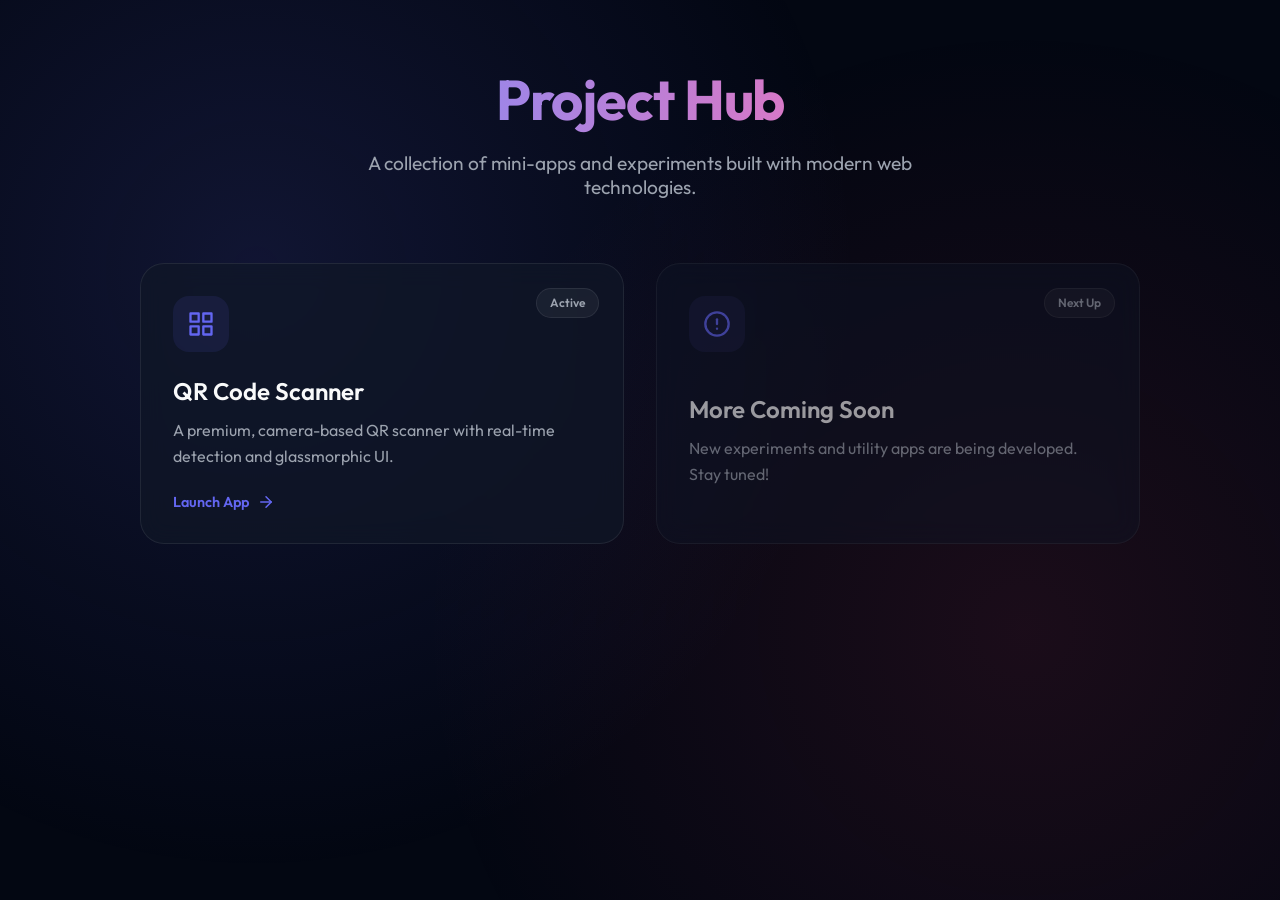
==== html/index.html @ 03548f21 "feat: initialize project hub dashboard and add premium glassmorphic QR code scanner app" ====
<!DOCTYPE html>
<html lang="en">
<head>
    <meta charset="UTF-8">
    <meta name="viewport" content="width=device-width, initial-scale=1.0">
    <title>Project Hub | jvgemert</title>
    <link rel="preconnect" href="https://fonts.googleapis.com">
    <link rel="preconnect" href="https://fonts.gstatic.com" crossorigin>
    <link href="https://fonts.googleapis.com/css2?family=Outfit:wght@300;400;600;700&display=swap" rel="stylesheet">
    <link rel="stylesheet" href="style.css">

</head>
<body>
    <div class="bg-gradient"></div>

    <header>
        <h1>Project Hub</h1>
        <p>A collection of mini-apps and experiments built with modern web technologies.</p>
    </header>

    <div class="grid">
        <!-- QR Code Scanner -->
        <a href="qr-code/index.html" class="card">
            <div class="badge">Active</div>
            <div class="card-icon">
                <svg width="28" height="28" viewBox="0 0 24 24" fill="none" stroke="currentColor" stroke-width="2" stroke-linecap="round" stroke-linejoin="round">
                    <rect x="3" y="3" width="7" height="7"></rect>
                    <rect x="14" y="3" width="7" height="7"></rect>
                    <rect x="14" y="14" width="7" height="7"></rect>
                    <rect x="3" y="14" width="7" height="7"></rect>
                </svg>
            </div>
            <div>
                <h2>QR Code Scanner</h2>
                <p>A premium, camera-based QR scanner with real-time detection and glassmorphic UI.</p>
            </div>
            <div class="card-footer">
                Launch App
                <svg width="18" height="18" viewBox="0 0 24 24" fill="none" stroke="currentColor" stroke-width="2" stroke-linecap="round" stroke-linejoin="round">
                    <line x1="5" y1="12" x2="19" y2="12"></line>
                    <polyline points="12 5 19 12 12 19"></polyline>
                </svg>
            </div>
        </a>

        <!-- Coming Soon -->
        <div class="card card-disabled">
            <div class="badge">Next Up</div>
            <div class="card-icon">
                <svg width="28" height="28" viewBox="0 0 24 24" fill="none" stroke="currentColor" stroke-width="2" stroke-linecap="round" stroke-linejoin="round">
                    <circle cx="12" cy="12" r="10"></circle>
                    <line x1="12" y1="8" x2="12" y2="12"></line>
                    <line x1="12" y1="16" x2="12.01" y2="16"></line>
                </svg>
            </div>
            <div>
                <h2>More Coming Soon</h2>
                <p>New experiments and utility apps are being developed. Stay tuned!</p>
            </div>
        </div>
    </div>
</body>
</html>
---- html/style.css ----
:root {
    --bg: #030712;
    --card-bg: rgba(17, 24, 39, 0.7);
    --primary: #6366f1;
    --accent: #f43f5e;
    --text-main: #f9fafb;
    --text-muted: #9ca3af;
    --glass-border: rgba(255, 255, 255, 0.08);
}

* {
    margin: 0;
    padding: 0;
    box-sizing: border-box;
}

body {
    font-family: 'Outfit', sans-serif;
    background-color: var(--bg);
    color: var(--text-main);
    min-height: 100vh;
    display: flex;
    flex-direction: column;
    align-items: center;
    overflow-x: hidden;
    padding: 4rem 2rem;
}

/* Animated Background */
.bg-gradient {
    position: fixed;
    top: 0;
    left: 0;
    width: 100%;
    height: 100%;
    z-index: -1;
    background: 
        radial-gradient(circle at 20% 30%, rgba(99, 102, 241, 0.15) 0%, transparent 50%),
        radial-gradient(circle at 80% 70%, rgba(244, 63, 94, 0.1) 0%, transparent 50%);
}

header {
    text-align: center;
    margin-bottom: 4rem;
    max-width: 600px;
}

header h1 {
    font-size: 3.5rem;
    font-weight: 700;
    letter-spacing: -0.02em;
    margin-bottom: 1rem;
    background: linear-gradient(to right, #818cf8, #f472b6);
    -webkit-background-clip: text;
    -webkit-text-fill-color: transparent;
}

header p {
    font-size: 1.2rem;
    color: var(--text-muted);
}

.grid {
    display: grid;
    grid-template-columns: repeat(auto-fit, minmax(300px, 1fr));
    gap: 2rem;
    width: 100%;
    max-width: 1000px;
}

.card {
    background: var(--card-bg);
    backdrop-filter: blur(12px);
    border: 1px solid var(--glass-border);
    border-radius: 24px;
    padding: 2rem;
    text-decoration: none;
    color: inherit;
    transition: all 0.4s cubic-bezier(0.4, 0, 0.2, 1);
    position: relative;
    overflow: hidden;
    display: flex;
    flex-direction: column;
    justify-content: space-between;
}

.card:hover {
    transform: translateY(-10px);
    border-color: rgba(99, 102, 241, 0.4);
    box-shadow: 0 20px 40px rgba(0, 0, 0, 0.4);
}

.card::before {
    content: '';
    position: absolute;
    top: 0;
    left: 0;
    width: 100%;
    height: 100%;
    background: linear-gradient(45deg, transparent, rgba(99, 102, 241, 0.05), transparent);
    transform: translateX(-100%);
    transition: transform 0.6s;
}

.card:hover::before {
    transform: translateX(100%);
}

.card-icon {
    width: 56px;
    height: 56px;
    background: rgba(99, 102, 241, 0.1);
    border-radius: 16px;
    display: flex;
    align-items: center;
    justify-content: center;
    margin-bottom: 1.5rem;
    color: var(--primary);
}

.card h2 {
    font-size: 1.5rem;
    font-weight: 600;
    margin-bottom: 0.75rem;
}

.card p {
    color: var(--text-muted);
    font-size: 1rem;
    line-height: 1.6;
    margin-bottom: 1.5rem;
}

.card-footer {
    display: flex;
    align-items: center;
    font-weight: 600;
    color: var(--primary);
    font-size: 0.9rem;
    gap: 0.5rem;
}

.card-footer svg {
    transition: transform 0.3s;
}

.card:hover .card-footer svg {
    transform: translateX(5px);
}

/* Coming Soon Card */
.card-disabled {
    opacity: 0.6;
    cursor: default;
}

.card-disabled:hover {
    transform: none;
    border-color: var(--glass-border);
}

.badge {
    position: absolute;
    top: 1.5rem;
    right: 1.5rem;
    padding: 0.4rem 0.8rem;
    background: rgba(255, 255, 255, 0.05);
    border-radius: 100px;
    font-size: 0.75rem;
    font-weight: 600;
    color: var(--text-muted);
    border: 1px solid var(--glass-border);
}

@media (max-width: 640px) {
    header h1 {
        font-size: 2.5rem;
    }
    body {
        padding: 2rem 1rem;
    }
}
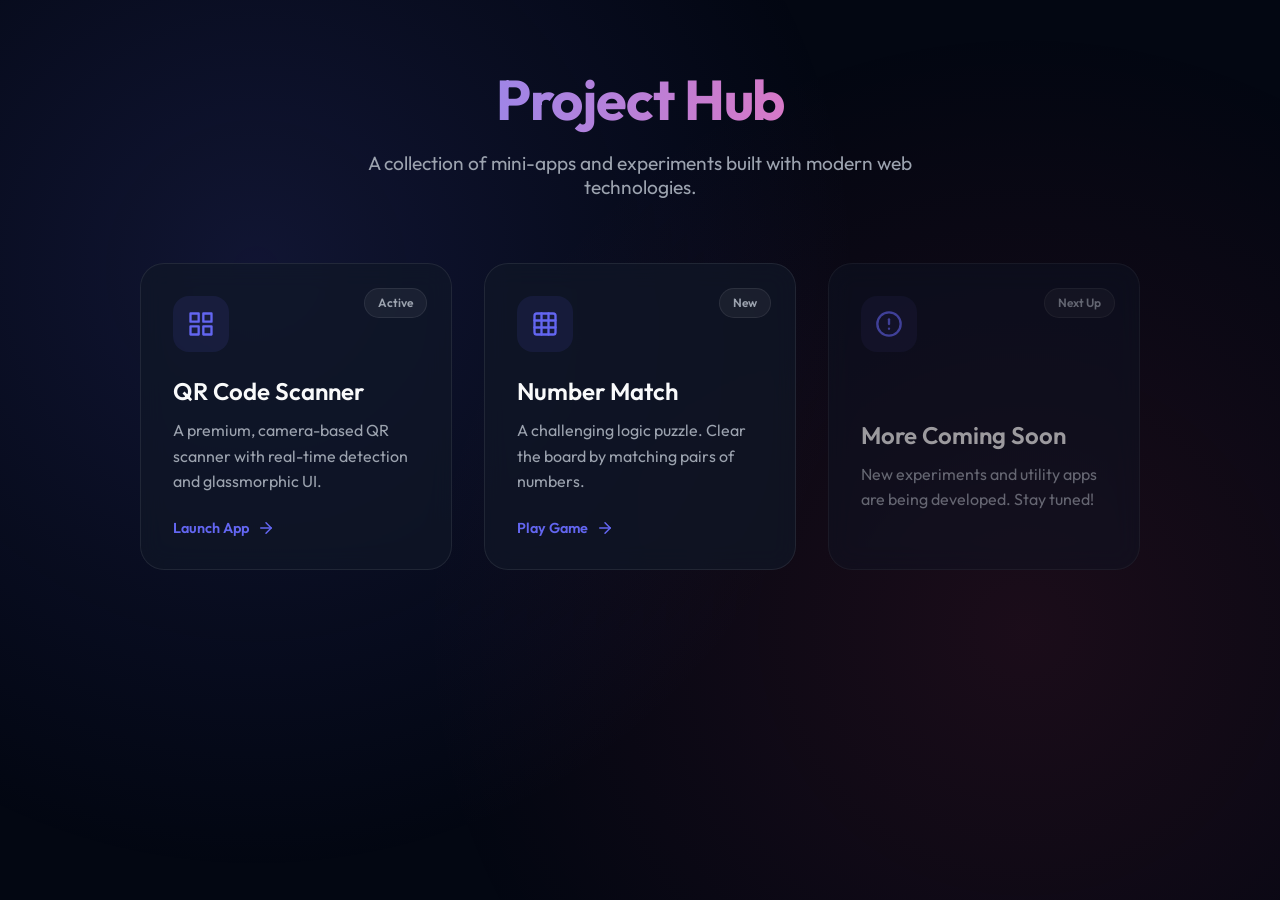
==== commit a8e649e1: "feat: implement number match game with interactive grid and glassmorphic UI" ====
--- a/html/index.html
+++ b/html/index.html
@@ -43,6 +43,31 @@
             </div>
         </a>
 
+        <!-- Number Match Game -->
+        <a href="number-match/index.html" class="card">
+            <div class="badge">New</div>
+            <div class="card-icon">
+                <svg width="28" height="28" viewBox="0 0 24 24" fill="none" stroke="currentColor" stroke-width="2" stroke-linecap="round" stroke-linejoin="round">
+                    <rect x="3" y="3" width="18" height="18" rx="2" ry="2"></rect>
+                    <line x1="3" y1="9" x2="21" y2="9"></line>
+                    <line x1="3" y1="15" x2="21" y2="15"></line>
+                    <line x1="9" y1="3" x2="9" y2="21"></line>
+                    <line x1="15" y1="3" x2="15" y2="21"></line>
+                </svg>
+            </div>
+            <div>
+                <h2>Number Match</h2>
+                <p>A challenging logic puzzle. Clear the board by matching pairs of numbers.</p>
+            </div>
+            <div class="card-footer">
+                Play Game
+                <svg width="18" height="18" viewBox="0 0 24 24" fill="none" stroke="currentColor" stroke-width="2" stroke-linecap="round" stroke-linejoin="round">
+                    <line x1="5" y1="12" x2="19" y2="12"></line>
+                    <polyline points="12 5 19 12 12 19"></polyline>
+                </svg>
+            </div>
+        </a>
+
         <!-- Coming Soon -->
         <div class="card card-disabled">
             <div class="badge">Next Up</div>
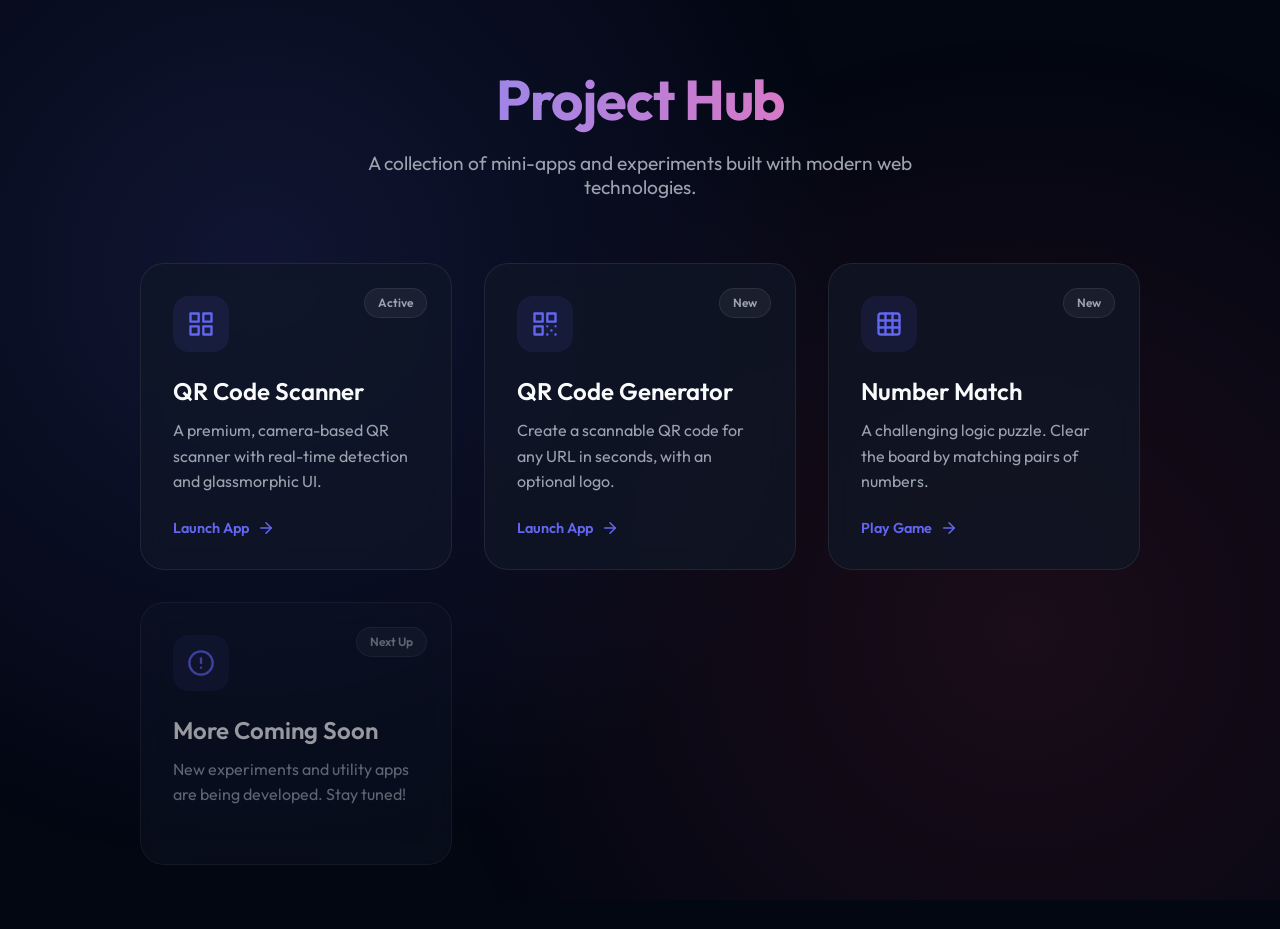
==== commit 6bee28ea: "Add QR code generator using central stylesheet - Rename qr-code-genertator to qr-code-generator (typ" ====
--- a/html/index.html
+++ b/html/index.html
@@ -33,6 +33,34 @@
             <div>
                 <h2>QR Code Scanner</h2>
                 <p>A premium, camera-based QR scanner with real-time detection and glassmorphic UI.</p>
+            </div>
+            <div class="card-footer">
+                Launch App
+                <svg width="18" height="18" viewBox="0 0 24 24" fill="none" stroke="currentColor" stroke-width="2" stroke-linecap="round" stroke-linejoin="round">
+                    <line x1="5" y1="12" x2="19" y2="12"></line>
+                    <polyline points="12 5 19 12 12 19"></polyline>
+                </svg>
+            </div>
+        </a>
+
+        <!-- QR Code Generator -->
+        <a href="qr-code-generator/index.html" class="card">
+            <div class="badge">New</div>
+            <div class="card-icon">
+                <svg width="28" height="28" viewBox="0 0 24 24" fill="none" stroke="currentColor" stroke-width="2" stroke-linecap="round" stroke-linejoin="round">
+                    <rect x="3" y="3" width="7" height="7"></rect>
+                    <rect x="14" y="3" width="7" height="7"></rect>
+                    <rect x="3" y="14" width="7" height="7"></rect>
+                    <line x1="14" y1="14" x2="14" y2="14.01"></line>
+                    <line x1="21" y1="14" x2="21" y2="14.01"></line>
+                    <line x1="14" y1="21" x2="14" y2="21.01"></line>
+                    <line x1="21" y1="21" x2="21" y2="21.01"></line>
+                    <line x1="17.5" y1="17.5" x2="17.5" y2="17.51"></line>
+                </svg>
+            </div>
+            <div>
+                <h2>QR Code Generator</h2>
+                <p>Create a scannable QR code for any URL in seconds, with an optional logo.</p>
             </div>
             <div class="card-footer">
                 Launch App
--- a/html/style.css
+++ b/html/style.css
@@ -14,6 +14,10 @@
     box-sizing: border-box;
 }
 
+[hidden] {
+    display: none !important;
+}
+
 body {
     font-family: 'Outfit', sans-serif;
     background-color: var(--bg);
@@ -52,6 +56,7 @@
     margin-bottom: 1rem;
     background: linear-gradient(to right, #818cf8, #f472b6);
     -webkit-background-clip: text;
+    background-clip: text;
     -webkit-text-fill-color: transparent;
 }
 
@@ -66,6 +71,7 @@
     gap: 2rem;
     width: 100%;
     max-width: 1000px;
+    align-items: start;
 }
 
 .card {
@@ -172,6 +178,257 @@
     border: 1px solid var(--glass-border);
 }
 
+/* Forms */
+.field {
+    margin-bottom: 1.5rem;
+}
+
+.field:last-of-type {
+    margin-bottom: 0.5rem;
+}
+
+label {
+    display: flex;
+    align-items: center;
+    gap: 0.5rem;
+    margin-bottom: 0.6rem;
+    font-size: 0.9rem;
+    font-weight: 600;
+    color: var(--text-muted);
+}
+
+label output {
+    color: var(--primary);
+    font-weight: 600;
+}
+
+.optional {
+    padding: 0.15rem 0.5rem;
+    border-radius: 100px;
+    background: rgba(255, 255, 255, 0.05);
+    border: 1px solid var(--glass-border);
+    font-size: 0.7rem;
+    font-weight: 400;
+}
+
+.input-row {
+    display: flex;
+    gap: 0.75rem;
+}
+
+input[type="text"],
+select {
+    flex: 1;
+    min-width: 0;
+    width: 100%;
+    padding: 0.85rem 1rem;
+    border-radius: 14px;
+    border: 1px solid var(--glass-border);
+    background: rgba(255, 255, 255, 0.04);
+    color: var(--text-main);
+    font-family: inherit;
+    font-size: 1rem;
+    outline: none;
+    transition: border-color 0.3s, box-shadow 0.3s;
+}
+
+input[type="text"]::placeholder {
+    color: #6b7280;
+}
+
+input[type="text"]:focus,
+select:focus,
+input[type="file"]:focus-visible,
+input[type="range"]:focus-visible {
+    border-color: rgba(99, 102, 241, 0.6);
+    box-shadow: 0 0 0 4px rgba(99, 102, 241, 0.15);
+}
+
+select option {
+    background: #111827;
+    color: var(--text-main);
+}
+
+button {
+    display: inline-flex;
+    align-items: center;
+    justify-content: center;
+    gap: 0.5rem;
+    padding: 0.85rem 1.25rem;
+    border: 1px solid transparent;
+    border-radius: 14px;
+    background: var(--primary);
+    color: #fff;
+    font-family: inherit;
+    font-size: 0.9rem;
+    font-weight: 600;
+    cursor: pointer;
+    white-space: nowrap;
+    transition: all 0.3s cubic-bezier(0.4, 0, 0.2, 1);
+}
+
+button:hover {
+    transform: translateY(-2px);
+    box-shadow: 0 10px 20px rgba(99, 102, 241, 0.25);
+}
+
+button svg {
+    transition: transform 0.3s;
+}
+
+button:hover svg {
+    transform: translateX(3px);
+}
+
+.button-secondary {
+    background: rgba(255, 255, 255, 0.05);
+    border-color: var(--glass-border);
+    color: var(--text-main);
+}
+
+.button-secondary:hover {
+    background: rgba(255, 255, 255, 0.09);
+    box-shadow: 0 10px 20px rgba(0, 0, 0, 0.3);
+}
+
+.file-row {
+    display: flex;
+    align-items: center;
+    gap: 0.75rem;
+    flex-wrap: wrap;
+}
+
+input[type="file"] {
+    flex: 1;
+    min-width: 0;
+    padding: 0.6rem;
+    border-radius: 14px;
+    border: 1px dashed var(--glass-border);
+    background: rgba(255, 255, 255, 0.03);
+    color: var(--text-muted);
+    font-family: inherit;
+    font-size: 0.85rem;
+    cursor: pointer;
+}
+
+input[type="file"]::file-selector-button {
+    margin-right: 0.75rem;
+    padding: 0.45rem 0.9rem;
+    border: 1px solid var(--glass-border);
+    border-radius: 100px;
+    background: rgba(99, 102, 241, 0.15);
+    color: var(--text-main);
+    font-family: inherit;
+    font-size: 0.8rem;
+    font-weight: 600;
+    cursor: pointer;
+}
+
+.remove-logo {
+    padding: 0.5rem 0.9rem;
+    background: rgba(244, 63, 94, 0.12);
+    border-color: rgba(244, 63, 94, 0.3);
+    color: #fda4af;
+    font-size: 0.8rem;
+}
+
+.remove-logo:hover {
+    background: rgba(244, 63, 94, 0.2);
+    box-shadow: 0 10px 20px rgba(244, 63, 94, 0.2);
+}
+
+input[type="range"] {
+    width: 100%;
+    accent-color: var(--primary);
+    cursor: pointer;
+}
+
+input[type="range"]:disabled {
+    opacity: 0.4;
+    cursor: not-allowed;
+}
+
+.card .error {
+    min-height: 1.25rem;
+    margin-bottom: 0;
+    color: #fb7185;
+    font-size: 0.85rem;
+    line-height: normal;
+}
+
+/* QR result */
+.card-result {
+    align-items: center;
+    text-align: center;
+    gap: 1.5rem;
+}
+
+.qr-panel {
+    position: relative;
+    display: grid;
+    place-items: center;
+    padding: var(--qr-quiet, 4px);
+    margin-top: 1.5rem;
+    border-radius: 4px;
+    background: #fff;
+    box-shadow: 0 20px 40px rgba(0, 0, 0, 0.45);
+}
+
+#qr-code {
+    display: grid;
+    place-items: center;
+    line-height: 0;
+}
+
+#qr-code img,
+#qr-code canvas {
+    width: 158px;
+    height: 158px;
+}
+
+.logo-preview {
+    position: absolute;
+    z-index: 1;
+    display: grid;
+    place-items: center;
+    width: var(--logo-width, 44px);
+    height: var(--logo-height, 44px);
+    padding: var(--logo-padding, 5px);
+    background: #fff;
+}
+
+.logo-preview img {
+    max-width: 100%;
+    max-height: 100%;
+    object-fit: contain;
+}
+
+.card .result-url {
+    max-width: 100%;
+    margin-bottom: 0;
+    overflow: hidden;
+    color: var(--text-muted);
+    font-size: 0.9rem;
+    line-height: normal;
+    text-overflow: ellipsis;
+    white-space: nowrap;
+}
+
+.actions {
+    display: flex;
+    flex-wrap: wrap;
+    justify-content: center;
+    gap: 0.75rem;
+    width: 100%;
+}
+
+footer {
+    margin-top: 3rem;
+    color: var(--text-muted);
+    font-size: 0.85rem;
+    text-align: center;
+}
+
 @media (max-width: 640px) {
     header h1 {
         font-size: 2.5rem;
@@ -179,4 +436,12 @@
     body {
         padding: 2rem 1rem;
     }
-}
+
+    .input-row {
+        flex-direction: column;
+    }
+
+    .actions button {
+        width: 100%;
+    }
+}
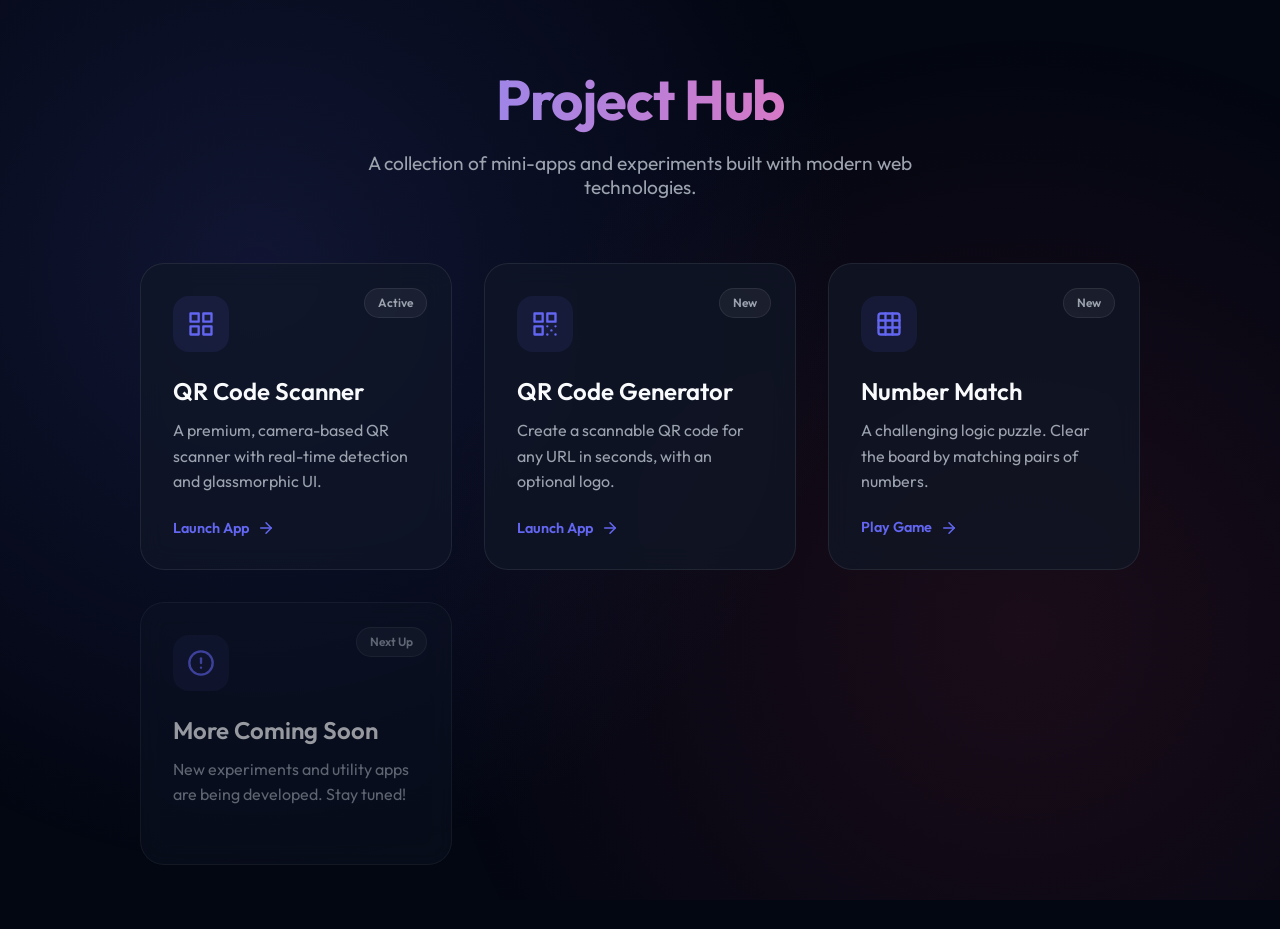
==== commit 9fde86bd: "Hernoem qr-code map naar qr-code-scanner Duidelijkere naam die het onderscheid met qr-code-generator" ====
--- a/html/index.html
+++ b/html/index.html
@@ -20,7 +20,7 @@
 
     <div class="grid">
         <!-- QR Code Scanner -->
-        <a href="qr-code/index.html" class="card">
+        <a href="qr-code-scanner/index.html" class="card">
             <div class="badge">Active</div>
             <div class="card-icon">
                 <svg width="28" height="28" viewBox="0 0 24 24" fill="none" stroke="currentColor" stroke-width="2" stroke-linecap="round" stroke-linejoin="round">
--- a/html/style.css
+++ b/html/style.css
@@ -65,6 +65,27 @@
     color: var(--text-muted);
 }
 
+.back-link {
+    display: inline-flex;
+    align-items: center;
+    gap: 0.4rem;
+    margin-bottom: 1rem;
+    padding: 0.4rem 0.9rem;
+    border-radius: 100px;
+    border: 1px solid var(--glass-border);
+    background: rgba(255, 255, 255, 0.05);
+    color: var(--text-muted);
+    text-decoration: none;
+    font-size: 0.85rem;
+    transition: all 0.3s ease;
+}
+
+.back-link:hover {
+    color: var(--text-main);
+    border-color: var(--primary);
+    background: rgba(99, 102, 241, 0.15);
+}
+
 .grid {
     display: grid;
     grid-template-columns: repeat(auto-fit, minmax(300px, 1fr));
@@ -363,6 +384,17 @@
     gap: 1.5rem;
 }
 
+.png-resolution-field {
+    width: 100%;
+    max-width: 220px;
+    margin: 0 auto;
+    text-align: left;
+}
+
+.png-resolution-field label {
+    justify-content: center;
+}
+
 .qr-panel {
     position: relative;
     display: grid;
@@ -393,7 +425,7 @@
     place-items: center;
     width: var(--logo-width, 44px);
     height: var(--logo-height, 44px);
-    padding: var(--logo-padding, 5px);
+    padding: var(--logo-padding-y, 5px) var(--logo-padding-x, 5px);
     background: #fff;
 }
 
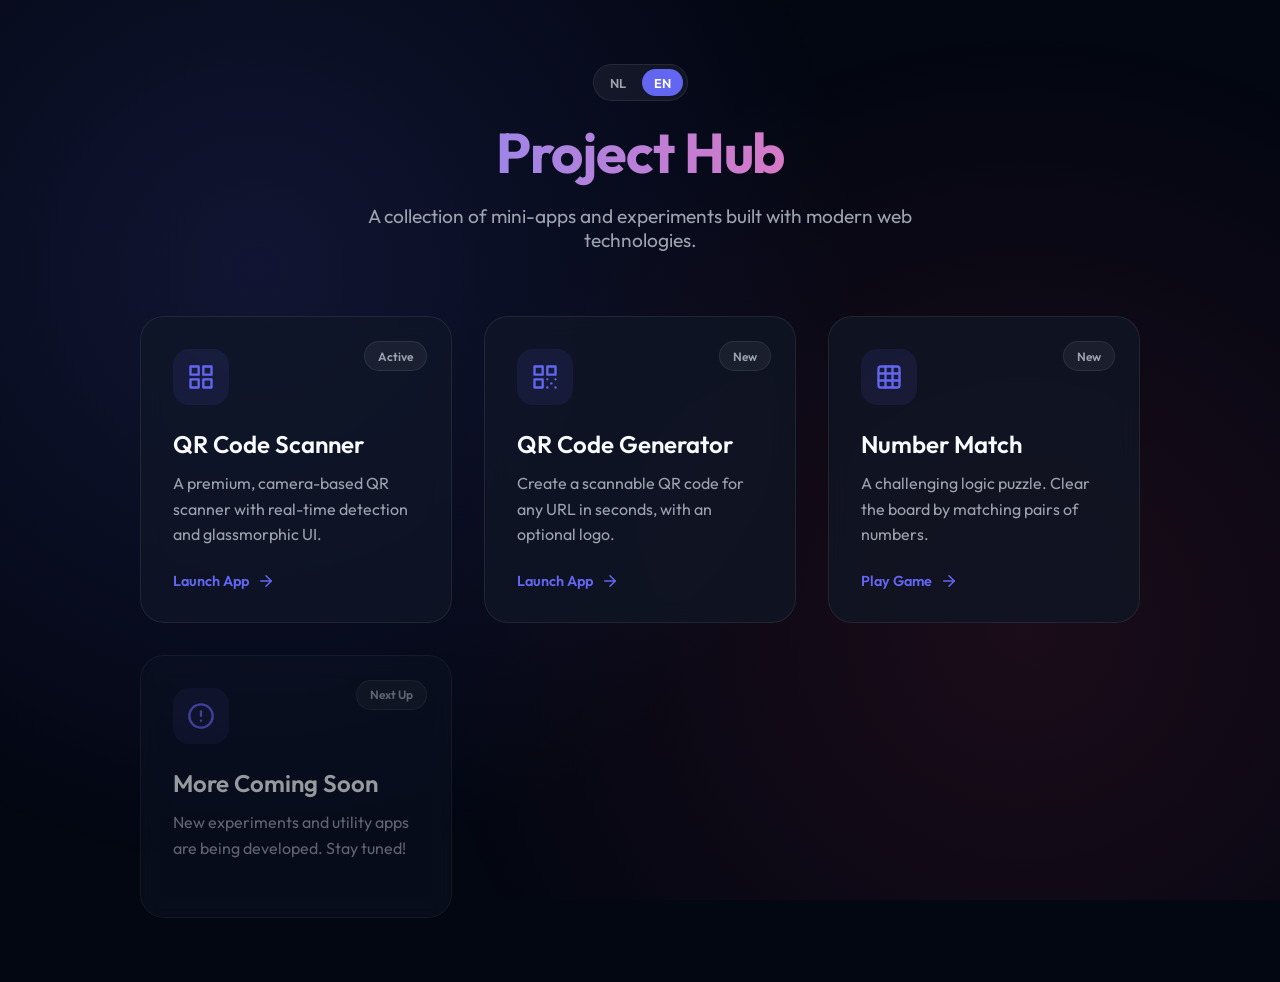
==== commit 9ceee6fa: "Voeg NL/EN vertalingen toe aan alle pagina's - Nieuwe gedeelde html/i18n.js: detecteert taal (browse" ====
--- a/html/index.html
+++ b/html/index.html
@@ -10,18 +10,18 @@
     <link rel="stylesheet" href="style.css">
 
 </head>
-<body>
+<body data-i18n-title="meta.title">
     <div class="bg-gradient"></div>
 
     <header>
-        <h1>Project Hub</h1>
-        <p>A collection of mini-apps and experiments built with modern web technologies.</p>
+        <h1 data-i18n="header.title">Project Hub</h1>
+        <p data-i18n="header.subtitle">A collection of mini-apps and experiments built with modern web technologies.</p>
     </header>
 
     <div class="grid">
         <!-- QR Code Scanner -->
         <a href="qr-code-scanner/index.html" class="card">
-            <div class="badge">Active</div>
+            <div class="badge" data-i18n="cards.scanner.badge">Active</div>
             <div class="card-icon">
                 <svg width="28" height="28" viewBox="0 0 24 24" fill="none" stroke="currentColor" stroke-width="2" stroke-linecap="round" stroke-linejoin="round">
                     <rect x="3" y="3" width="7" height="7"></rect>
@@ -31,11 +31,11 @@
                 </svg>
             </div>
             <div>
-                <h2>QR Code Scanner</h2>
-                <p>A premium, camera-based QR scanner with real-time detection and glassmorphic UI.</p>
+                <h2 data-i18n="cards.scanner.title">QR Code Scanner</h2>
+                <p data-i18n="cards.scanner.description">A premium, camera-based QR scanner with real-time detection and glassmorphic UI.</p>
             </div>
             <div class="card-footer">
-                Launch App
+                <span data-i18n="cards.scanner.cta">Launch App</span>
                 <svg width="18" height="18" viewBox="0 0 24 24" fill="none" stroke="currentColor" stroke-width="2" stroke-linecap="round" stroke-linejoin="round">
                     <line x1="5" y1="12" x2="19" y2="12"></line>
                     <polyline points="12 5 19 12 12 19"></polyline>
@@ -45,7 +45,7 @@
 
         <!-- QR Code Generator -->
         <a href="qr-code-generator/index.html" class="card">
-            <div class="badge">New</div>
+            <div class="badge" data-i18n="cards.generator.badge">New</div>
             <div class="card-icon">
                 <svg width="28" height="28" viewBox="0 0 24 24" fill="none" stroke="currentColor" stroke-width="2" stroke-linecap="round" stroke-linejoin="round">
                     <rect x="3" y="3" width="7" height="7"></rect>
@@ -59,11 +59,11 @@
                 </svg>
             </div>
             <div>
-                <h2>QR Code Generator</h2>
-                <p>Create a scannable QR code for any URL in seconds, with an optional logo.</p>
+                <h2 data-i18n="cards.generator.title">QR Code Generator</h2>
+                <p data-i18n="cards.generator.description">Create a scannable QR code for any URL in seconds, with an optional logo.</p>
             </div>
             <div class="card-footer">
-                Launch App
+                <span data-i18n="cards.generator.cta">Launch App</span>
                 <svg width="18" height="18" viewBox="0 0 24 24" fill="none" stroke="currentColor" stroke-width="2" stroke-linecap="round" stroke-linejoin="round">
                     <line x1="5" y1="12" x2="19" y2="12"></line>
                     <polyline points="12 5 19 12 12 19"></polyline>
@@ -73,7 +73,7 @@
 
         <!-- Number Match Game -->
         <a href="number-match/index.html" class="card">
-            <div class="badge">New</div>
+            <div class="badge" data-i18n="cards.numberMatch.badge">New</div>
             <div class="card-icon">
                 <svg width="28" height="28" viewBox="0 0 24 24" fill="none" stroke="currentColor" stroke-width="2" stroke-linecap="round" stroke-linejoin="round">
                     <rect x="3" y="3" width="18" height="18" rx="2" ry="2"></rect>
@@ -84,11 +84,11 @@
                 </svg>
             </div>
             <div>
-                <h2>Number Match</h2>
-                <p>A challenging logic puzzle. Clear the board by matching pairs of numbers.</p>
+                <h2 data-i18n="cards.numberMatch.title">Number Match</h2>
+                <p data-i18n="cards.numberMatch.description">A challenging logic puzzle. Clear the board by matching pairs of numbers.</p>
             </div>
             <div class="card-footer">
-                Play Game
+                <span data-i18n="cards.numberMatch.cta">Play Game</span>
                 <svg width="18" height="18" viewBox="0 0 24 24" fill="none" stroke="currentColor" stroke-width="2" stroke-linecap="round" stroke-linejoin="round">
                     <line x1="5" y1="12" x2="19" y2="12"></line>
                     <polyline points="12 5 19 12 12 19"></polyline>
@@ -98,7 +98,7 @@
 
         <!-- Coming Soon -->
         <div class="card card-disabled">
-            <div class="badge">Next Up</div>
+            <div class="badge" data-i18n="cards.comingSoon.badge">Next Up</div>
             <div class="card-icon">
                 <svg width="28" height="28" viewBox="0 0 24 24" fill="none" stroke="currentColor" stroke-width="2" stroke-linecap="round" stroke-linejoin="round">
                     <circle cx="12" cy="12" r="10"></circle>
@@ -107,10 +107,16 @@
                 </svg>
             </div>
             <div>
-                <h2>More Coming Soon</h2>
-                <p>New experiments and utility apps are being developed. Stay tuned!</p>
+                <h2 data-i18n="cards.comingSoon.title">More Coming Soon</h2>
+                <p data-i18n="cards.comingSoon.description">New experiments and utility apps are being developed. Stay tuned!</p>
             </div>
         </div>
     </div>
+
+    <script src="i18n.js"></script>
+    <script src="translations.js"></script>
+    <script>
+        I18N.init(window.HUB_DICT, { switcherPrepend: true });
+    </script>
 </body>
 </html>
--- a/html/style.css
+++ b/html/style.css
@@ -65,6 +65,40 @@
     color: var(--text-muted);
 }
 
+.lang-switcher {
+    display: inline-flex;
+    gap: 0.25rem;
+    padding: 0.25rem;
+    margin-bottom: 1rem;
+    border-radius: 100px;
+    border: 1px solid var(--glass-border);
+    background: rgba(255, 255, 255, 0.05);
+}
+
+.lang-btn {
+    padding: 0.35rem 0.75rem;
+    border: none;
+    border-radius: 100px;
+    background: transparent;
+    color: var(--text-muted);
+    font-family: inherit;
+    font-size: 0.8rem;
+    font-weight: 600;
+    cursor: pointer;
+    transition: all 0.3s ease;
+}
+
+.lang-btn:hover {
+    color: var(--text-main);
+    transform: none;
+    box-shadow: none;
+}
+
+.lang-btn.active {
+    background: var(--primary);
+    color: #fff;
+}
+
 .back-link {
     display: inline-flex;
     align-items: center;
@@ -461,6 +495,144 @@
     text-align: center;
 }
 
+/* QR Scanner */
+.scanner-main {
+    width: 100%;
+    max-width: 480px;
+}
+
+.card-scanner {
+    align-items: stretch;
+}
+
+.scanner-panel {
+    position: relative;
+    width: 100%;
+    aspect-ratio: 1;
+    background: rgba(0, 0, 0, 0.25);
+    border: 1px solid var(--glass-border);
+    border-radius: 16px;
+    margin-bottom: 1.5rem;
+    overflow: hidden;
+}
+
+.scanner-view {
+    width: 100%;
+    height: 100%;
+}
+
+.scanner-view video {
+    width: 100%;
+    height: 100%;
+    object-fit: cover;
+    border-radius: 16px;
+}
+
+.placeholder-icon {
+    height: 100%;
+    display: flex;
+    justify-content: center;
+    align-items: center;
+    color: var(--text-muted);
+    opacity: 0.5;
+}
+
+.placeholder-icon svg {
+    width: 64px;
+    height: 64px;
+}
+
+.scan-animation {
+    position: absolute;
+    top: 0;
+    left: 0;
+    width: 100%;
+    height: 2px;
+    background: linear-gradient(to right, transparent, var(--primary), transparent);
+    box-shadow: 0 0 15px var(--primary);
+    z-index: 10;
+    display: none;
+    animation: scan 2s linear infinite;
+}
+
+@keyframes scan {
+    0% { top: 0%; }
+    50% { top: 100%; }
+    100% { top: 0%; }
+}
+
+.result-block {
+    margin-top: 1.5rem;
+    padding-top: 1.5rem;
+    border-top: 1px solid var(--glass-border);
+    text-align: left;
+}
+
+.result-block h3 {
+    font-size: 0.9rem;
+    color: var(--text-muted);
+    margin-bottom: 0.75rem;
+    text-transform: uppercase;
+    letter-spacing: 0.05em;
+}
+
+.result-content {
+    background: rgba(0, 0, 0, 0.2);
+    border: 1px solid var(--glass-border);
+    padding: 1rem;
+    border-radius: 14px;
+    font-family: monospace;
+    font-size: 0.9rem;
+    word-break: break-all;
+    margin-bottom: 1rem;
+    max-height: 150px;
+    overflow-y: auto;
+}
+
+.tech-info {
+    margin-top: 1.5rem;
+}
+
+.tech-info h4 {
+    font-size: 0.8rem;
+    color: var(--text-muted);
+    margin-bottom: 0.6rem;
+    text-transform: uppercase;
+    letter-spacing: 0.05em;
+}
+
+.tech-info-grid {
+    display: grid;
+    grid-template-columns: repeat(auto-fit, minmax(140px, 1fr));
+    gap: 0.6rem;
+}
+
+.tech-info-item {
+    background: rgba(0, 0, 0, 0.2);
+    border: 1px solid var(--glass-border);
+    border-radius: 8px;
+    padding: 0.6rem 0.8rem;
+}
+
+.tech-info-item .label {
+    display: block;
+    font-size: 0.7rem;
+    color: var(--text-muted);
+    margin-bottom: 0.2rem;
+}
+
+.tech-info-item .value {
+    display: block;
+    font-size: 0.95rem;
+    font-weight: 600;
+}
+
+.tech-info-note {
+    font-size: 0.7rem;
+    color: var(--text-muted);
+    margin-top: 0.6rem;
+}
+
 @media (max-width: 640px) {
     header h1 {
         font-size: 2.5rem;
@@ -473,7 +645,8 @@
         flex-direction: column;
     }
 
-    .actions button {
+    .actions button,
+    .actions a {
         width: 100%;
     }
 }
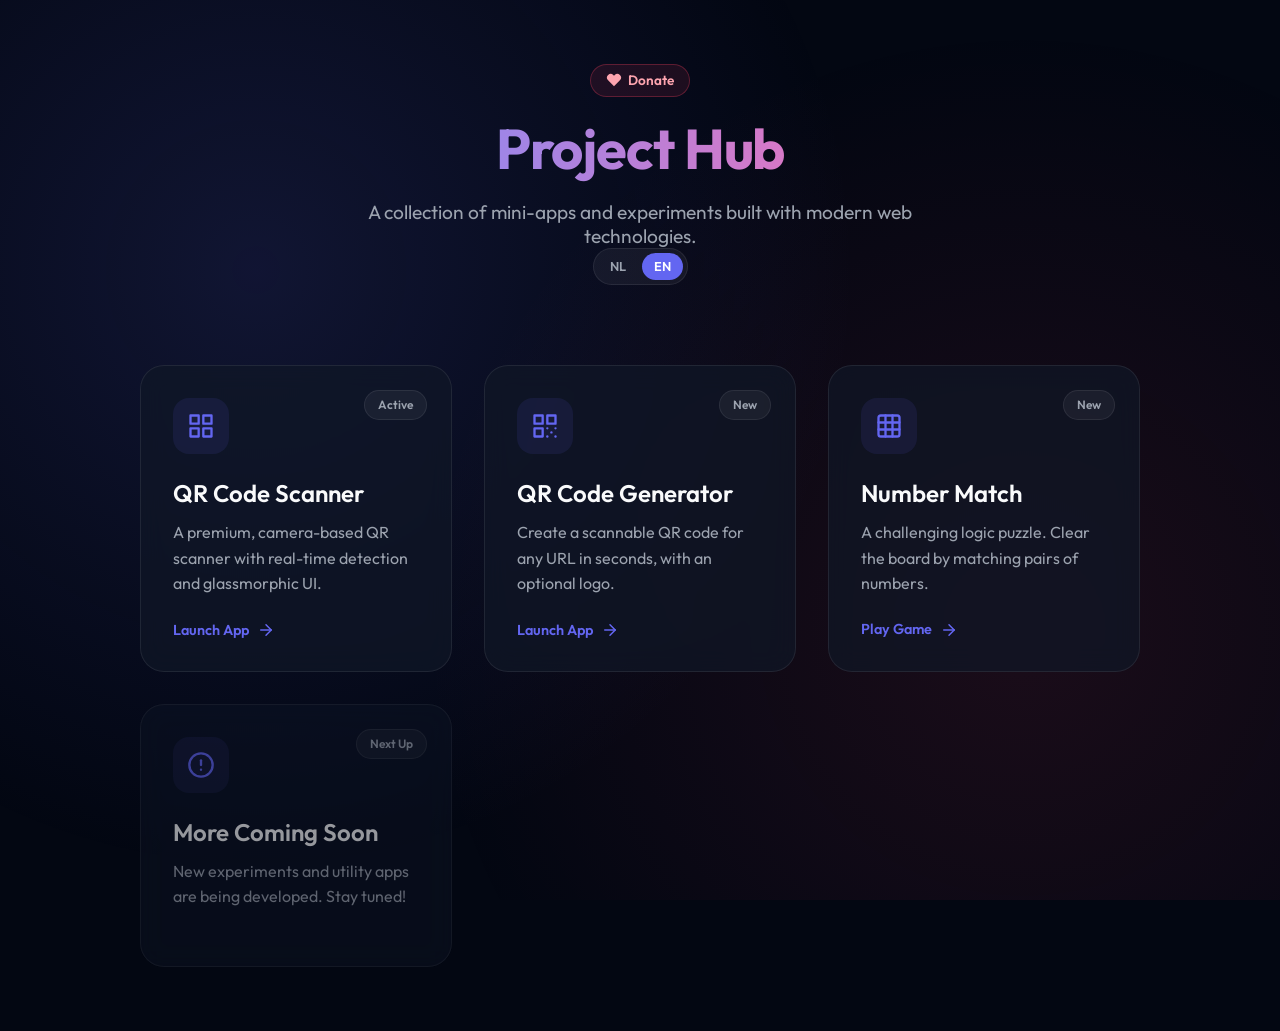
==== commit 493aea09: "Voeg donatieknop en donatiepagina toe aan alle pagina's - Nieuwe pagina html/donate/index.html met N" ====
--- a/html/index.html
+++ b/html/index.html
@@ -14,6 +14,14 @@
     <div class="bg-gradient"></div>
 
     <header>
+        <div class="header-actions">
+            <a href="donate/index.html" class="donate-link">
+                <svg width="16" height="16" viewBox="0 0 24 24">
+                    <path d="M20.84 4.61a5.5 5.5 0 0 0-7.78 0L12 5.67l-1.06-1.06a5.5 5.5 0 0 0-7.78 7.78l1.06 1.06L12 21.23l7.78-7.78 1.06-1.06a5.5 5.5 0 0 0 0-7.78z"></path>
+                </svg>
+                <span data-i18n="nav.donate">Donate</span>
+            </a>
+        </div>
         <h1 data-i18n="header.title">Project Hub</h1>
         <p data-i18n="header.subtitle">A collection of mini-apps and experiments built with modern web technologies.</p>
     </header>
@@ -116,7 +124,7 @@
     <script src="i18n.js"></script>
     <script src="translations.js"></script>
     <script>
-        I18N.init(window.HUB_DICT, { switcherPrepend: true });
+        I18N.init(window.HUB_DICT);
     </script>
 </body>
 </html>
--- a/html/style.css
+++ b/html/style.css
@@ -120,6 +120,50 @@
     background: rgba(99, 102, 241, 0.15);
 }
 
+.header-actions {
+    display: flex;
+    align-items: center;
+    justify-content: center;
+    gap: 0.6rem;
+    flex-wrap: wrap;
+    margin-bottom: 1rem;
+}
+
+.donate-link {
+    display: inline-flex;
+    align-items: center;
+    gap: 0.4rem;
+    padding: 0.4rem 0.9rem;
+    border-radius: 100px;
+    border: 1px solid rgba(244, 63, 94, 0.3);
+    background: rgba(244, 63, 94, 0.1);
+    color: #fda4af;
+    text-decoration: none;
+    font-size: 0.85rem;
+    font-weight: 600;
+    transition: all 0.3s ease;
+}
+
+.donate-link:hover {
+    color: #fff;
+    border-color: var(--accent);
+    background: rgba(244, 63, 94, 0.25);
+}
+
+.donate-link svg {
+    fill: currentColor;
+    stroke: none;
+}
+
+.donate-card {
+    text-align: left;
+}
+
+.donate-icon {
+    background: rgba(244, 63, 94, 0.1);
+    color: var(--accent);
+}
+
 .grid {
     display: grid;
     grid-template-columns: repeat(auto-fit, minmax(300px, 1fr));
